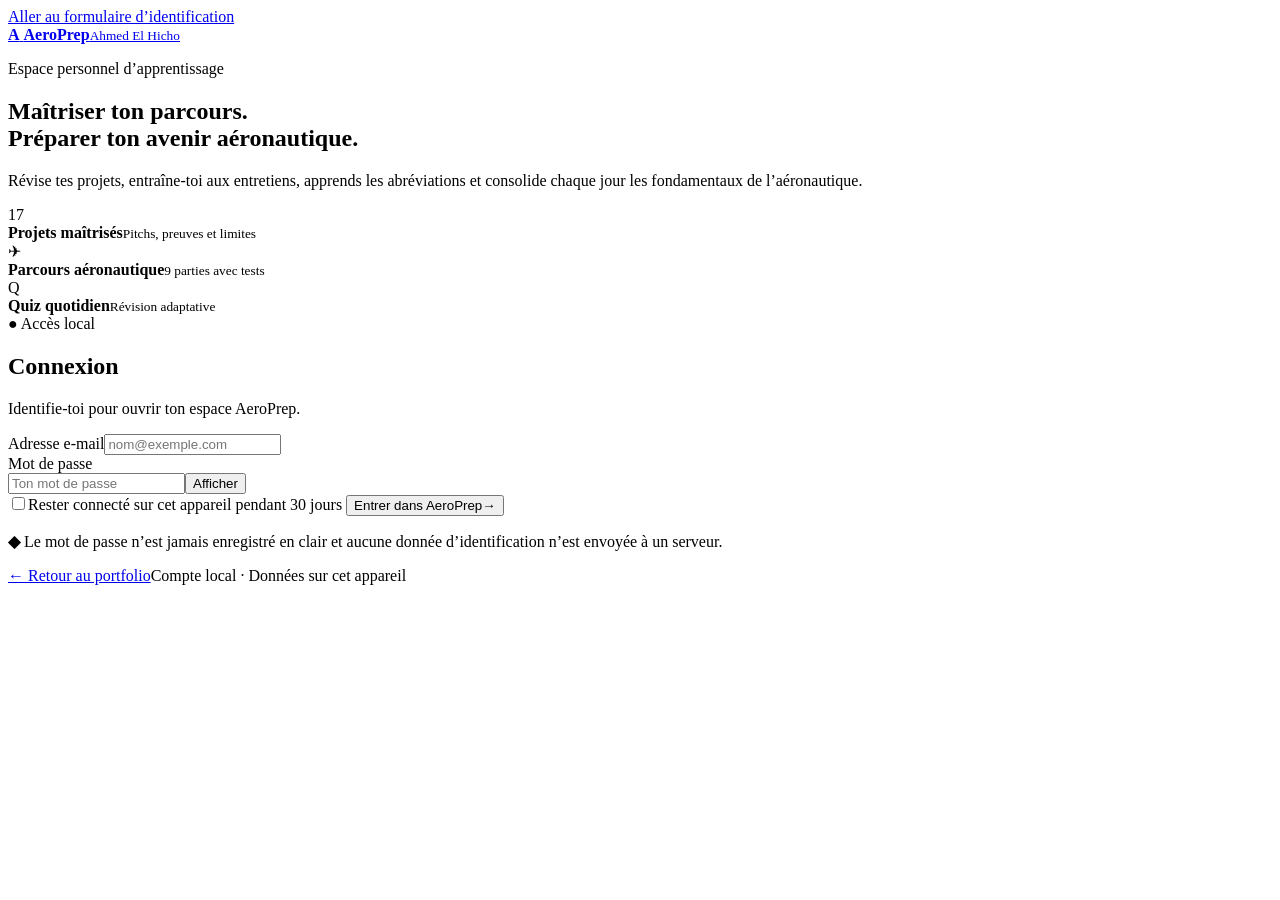
==== index.html @ a0303d7c "Add index.html" ====
<!doctype html>
<html lang="fr">
<head>
  <meta charset="utf-8">
  <meta name="viewport" content="width=device-width, initial-scale=1, viewport-fit=cover">
  <meta name="description" content="Connexion personnelle à AeroPrep Ahmed.">
  <meta name="theme-color" content="#07111f">
  <meta name="color-scheme" content="dark light">
  <meta name="robots" content="noindex,nofollow,noarchive">
  <title>Connexion — AeroPrep Ahmed</title>
  <link rel="stylesheet" href="auth.css">
</head>
<body>
  <a class="skip" href="#authCard">Aller au formulaire d’identification</a>
  <main class="layout">
    <section class="intro" aria-labelledby="introTitle">
      <a class="brand" href="./" aria-label="AeroPrep Ahmed — connexion">
        <span class="brand-logo" aria-hidden="true"><span class="wing"></span><b>A</b><span class="wing"></span></span>
        <span class="brand-copy"><strong>AeroPrep</strong><small>Ahmed El Hicho</small></span>
      </a>
      <div class="hero">
        <p class="eyebrow">Espace personnel d’apprentissage</p>
        <h1 id="introTitle">Maîtriser ton parcours.<br>Préparer ton avenir aéronautique.</h1>
        <p>Révise tes projets, entraîne-toi aux entretiens, apprends les abréviations et consolide chaque jour les fondamentaux de l’aéronautique.</p>
      </div>
      <div class="features" aria-label="Fonctionnalités principales">
        <article class="feature"><span>17</span><div><strong>Projets maîtrisés</strong><small>Pitchs, preuves et limites</small></div></article>
        <article class="feature"><span>✈</span><div><strong>Parcours aéronautique</strong><small>9 parties avec tests</small></div></article>
        <article class="feature"><span>Q</span><div><strong>Quiz quotidien</strong><small>Révision adaptative</small></div></article>
      </div>
      <div class="orbit" aria-hidden="true"><span></span><span></span><span></span></div>
    </section>
    <section class="panel" aria-label="Identification">
      <div class="card" id="authCard">
        <div id="authView">
          <span class="badge"><i>●</i> Accès local</span>
          <h2 id="formTitle">Connexion</h2>
          <p class="subtitle" id="formSubtitle">Identifie-toi pour ouvrir ton espace AeroPrep.</p>
          <div class="message" id="authMessage" role="status" aria-live="polite" hidden></div>
          <form id="loginForm" novalidate>
            <div class="field"><label for="loginEmail">Adresse e-mail</label><input id="loginEmail" type="email" inputmode="email" autocomplete="username" required placeholder="nom@exemple.com"></div>
            <div class="field"><label for="loginPassword">Mot de passe</label><div class="password"><input id="loginPassword" type="password" autocomplete="current-password" required placeholder="Ton mot de passe"><button class="reveal" type="button" data-toggle="loginPassword" aria-label="Afficher le mot de passe">Afficher</button></div></div>
            <label class="check"><input id="rememberMe" type="checkbox"><span>Rester connecté sur cet appareil pendant 30 jours</span></label>
            <button class="primary" id="loginButton" type="submit"><span>Entrer dans AeroPrep</span><span aria-hidden="true">→</span></button>
          </form>
          <form id="registerForm" novalidate hidden>
            <div class="field"><label for="registerName">Nom affiché</label><input id="registerName" type="text" autocomplete="name" minlength="2" maxlength="80" required placeholder="Ahmed El Hicho"></div>
            <div class="field"><label for="registerEmail">Adresse e-mail</label><input id="registerEmail" type="email" inputmode="email" autocomplete="username" required placeholder="nom@exemple.com"></div>
            <div class="field"><label for="registerPassword">Créer un mot de passe</label><div class="password"><input id="registerPassword" type="password" autocomplete="new-password" minlength="8" required placeholder="Au moins 8 caractères"><button class="reveal" type="button" data-toggle="registerPassword" aria-label="Afficher le mot de passe">Afficher</button></div><small class="hint">Au moins 8 caractères, avec une lettre et un chiffre.</small></div>
            <div class="field"><label for="registerConfirm">Confirmer le mot de passe</label><div class="password"><input id="registerConfirm" type="password" autocomplete="new-password" minlength="8" required placeholder="Répète le mot de passe"><button class="reveal" type="button" data-toggle="registerConfirm" aria-label="Afficher le mot de passe">Afficher</button></div></div>
            <label class="check"><input id="acceptLocal" type="checkbox" required><span>J’accepte que mon compte et ma progression soient enregistrés localement sur cet appareil.</span></label>
            <button class="primary" id="registerButton" type="submit"><span>Créer mon accès</span><span aria-hidden="true">→</span></button>
          </form>
          <div class="footer"><p><b>◆</b> Le mot de passe n’est jamais enregistré en clair et aucune donnée d’identification n’est envoyée à un serveur.</p><button class="text-button" id="resetButton" type="button" hidden>Réinitialiser l’accès sur cet appareil</button></div>
        </div>
        <div class="loading" id="loadingView" hidden><div class="spinner" aria-hidden="true"></div><h2>Ouverture d’AeroPrep</h2><p class="subtitle">Chargement de ton espace personnel…</p></div>
      </div>
      <div class="links"><a href="../">← Retour au portfolio</a><span>Compte local · Données sur cet appareil</span></div>
    </section>
  </main>
  <script src="auth.js"></script>
</body>
</html>
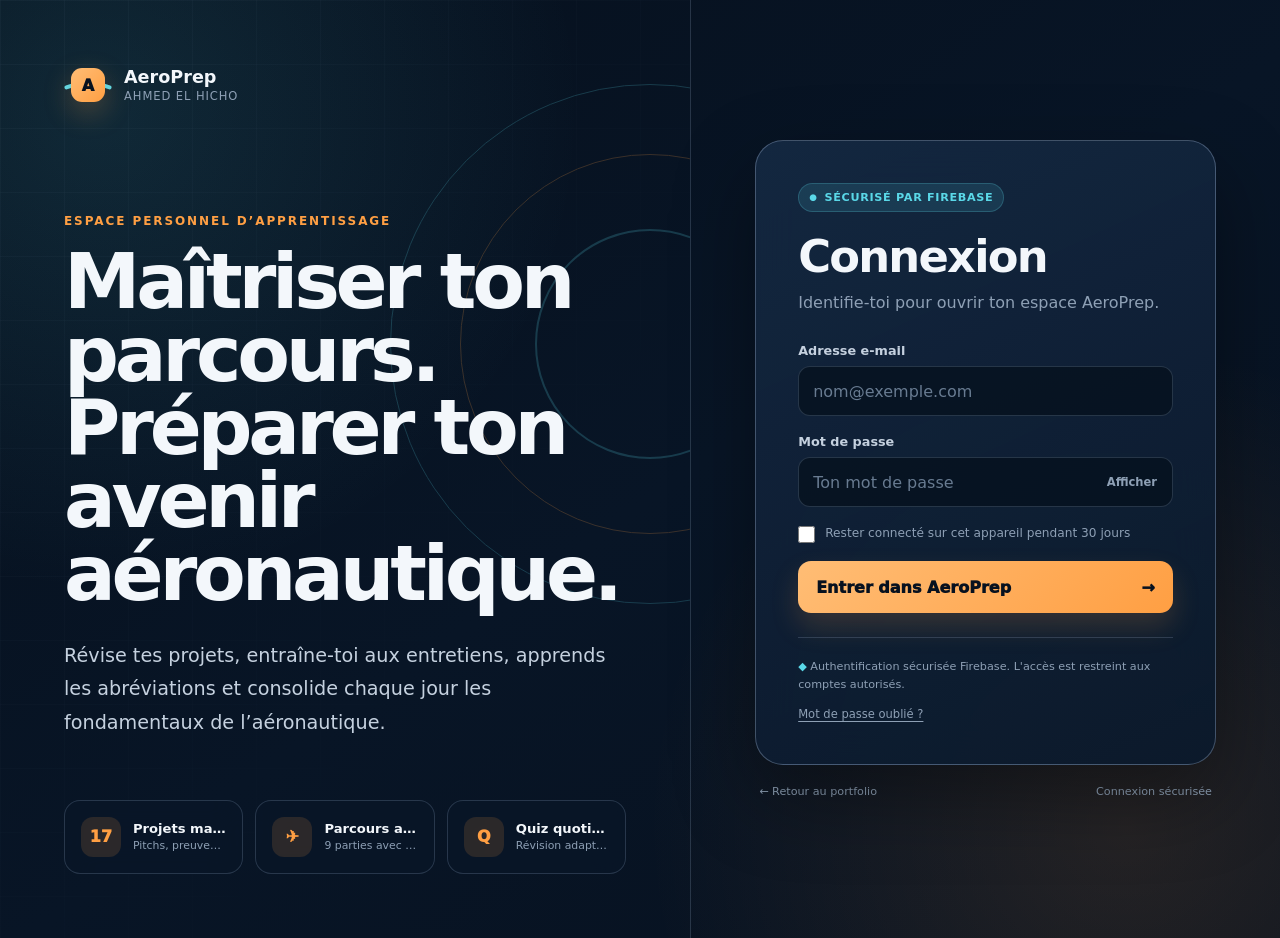
==== commit b72d820d: "Update index.html" ====
--- a/index.html
+++ b/index.html
@@ -33,7 +33,7 @@
     <section class="panel" aria-label="Identification">
       <div class="card" id="authCard">
         <div id="authView">
-          <span class="badge"><i>●</i> Accès local</span>
+          <span class="badge" style="color:var(--cyan);background:rgba(90,216,232,.13);border-color:rgba(90,216,232,.22)"><i>●</i> Sécurisé par Firebase</span>
           <h2 id="formTitle">Connexion</h2>
           <p class="subtitle" id="formSubtitle">Identifie-toi pour ouvrir ton espace AeroPrep.</p>
           <div class="message" id="authMessage" role="status" aria-live="polite" hidden></div>
@@ -43,21 +43,13 @@
             <label class="check"><input id="rememberMe" type="checkbox"><span>Rester connecté sur cet appareil pendant 30 jours</span></label>
             <button class="primary" id="loginButton" type="submit"><span>Entrer dans AeroPrep</span><span aria-hidden="true">→</span></button>
           </form>
-          <form id="registerForm" novalidate hidden>
-            <div class="field"><label for="registerName">Nom affiché</label><input id="registerName" type="text" autocomplete="name" minlength="2" maxlength="80" required placeholder="Ahmed El Hicho"></div>
-            <div class="field"><label for="registerEmail">Adresse e-mail</label><input id="registerEmail" type="email" inputmode="email" autocomplete="username" required placeholder="nom@exemple.com"></div>
-            <div class="field"><label for="registerPassword">Créer un mot de passe</label><div class="password"><input id="registerPassword" type="password" autocomplete="new-password" minlength="8" required placeholder="Au moins 8 caractères"><button class="reveal" type="button" data-toggle="registerPassword" aria-label="Afficher le mot de passe">Afficher</button></div><small class="hint">Au moins 8 caractères, avec une lettre et un chiffre.</small></div>
-            <div class="field"><label for="registerConfirm">Confirmer le mot de passe</label><div class="password"><input id="registerConfirm" type="password" autocomplete="new-password" minlength="8" required placeholder="Répète le mot de passe"><button class="reveal" type="button" data-toggle="registerConfirm" aria-label="Afficher le mot de passe">Afficher</button></div></div>
-            <label class="check"><input id="acceptLocal" type="checkbox" required><span>J’accepte que mon compte et ma progression soient enregistrés localement sur cet appareil.</span></label>
-            <button class="primary" id="registerButton" type="submit"><span>Créer mon accès</span><span aria-hidden="true">→</span></button>
-          </form>
-          <div class="footer"><p><b>◆</b> Le mot de passe n’est jamais enregistré en clair et aucune donnée d’identification n’est envoyée à un serveur.</p><button class="text-button" id="resetButton" type="button" hidden>Réinitialiser l’accès sur cet appareil</button></div>
+          <div class="footer"><p><b>◆</b> Authentification sécurisée Firebase. L'accès est restreint aux comptes autorisés.</p><button class="text-button" id="resetPasswordButton" type="button">Mot de passe oublié ?</button></div>
         </div>
         <div class="loading" id="loadingView" hidden><div class="spinner" aria-hidden="true"></div><h2>Ouverture d’AeroPrep</h2><p class="subtitle">Chargement de ton espace personnel…</p></div>
       </div>
-      <div class="links"><a href="../">← Retour au portfolio</a><span>Compte local · Données sur cet appareil</span></div>
+      <div class="links"><a href="../">← Retour au portfolio</a><a href="admin.html" id="adminLink" hidden>Administration</a><span>Connexion sécurisée</span></div>
     </section>
   </main>
-  <script src="auth.js"></script>
+  <script type="module" src="firebase-auth.js"></script>
 </body>
 </html>
--- a/auth.css
+++ b/auth.css
@@ -0,0 +1 @@
+:root{--bg:#07111f;--surface:#0e1d32;--text:#f3f7fb;--soft:#c5d1df;--muted:#8ea0b5;--line:rgba(166,191,219,.2);--accent:#ff9f43;--accent-2:#ffbd75;--cyan:#5ad8e8;--green:#66d39e;--red:#ff7b83;--shadow:0 32px 80px rgba(0,0,0,.36)}*{box-sizing:border-box}[hidden]{display:none!important}html,body{min-height:100%;margin:0}body{color:var(--text);background:radial-gradient(circle at 8% 12%,rgba(90,216,232,.12),transparent 30rem),radial-gradient(circle at 88% 88%,rgba(255,159,67,.12),transparent 30rem),linear-gradient(145deg,#06101d,#081526 52%,#07111f);font-family:Inter,ui-sans-serif,system-ui,-apple-system,BlinkMacSystemFont,"Segoe UI",sans-serif}button,input{font:inherit}.skip{position:fixed;top:8px;left:8px;z-index:9;padding:10px 14px;color:#07111f;background:var(--accent);border-radius:10px;font-weight:900;transform:translateY(-150%)}.skip:focus{transform:none}.layout{width:min(100%,1540px);min-height:100vh;margin:auto;display:grid;grid-template-columns:minmax(0,1.08fr) minmax(420px,.92fr)}.intro{position:relative;min-height:100vh;padding:clamp(28px,5vw,72px);display:flex;flex-direction:column;justify-content:space-between;overflow:hidden;border-right:1px solid var(--line)}.intro:before{content:"";position:absolute;inset:0;opacity:.22;pointer-events:none;background-image:linear-gradient(var(--line) 1px,transparent 1px),linear-gradient(90deg,var(--line) 1px,transparent 1px);background-size:64px 64px;mask-image:linear-gradient(to bottom right,#000,transparent 74%)}.brand{position:relative;z-index:2;width:max-content;display:flex;align-items:center;gap:12px;color:inherit;text-decoration:none}.brand-logo{position:relative;width:48px;height:42px;display:grid;place-items:center}.brand-logo b{position:relative;z-index:2;width:34px;height:34px;display:grid;place-items:center;color:#07111f;background:linear-gradient(135deg,var(--accent-2),var(--accent));border-radius:11px;font-weight:950;box-shadow:0 10px 28px rgba(255,159,67,.25)}.wing{position:absolute;top:19px;width:20px;height:4px;background:var(--cyan);border-radius:99px}.wing:first-child{left:0;transform:rotate(-18deg)}.wing:last-child{right:0;transform:rotate(18deg)}.brand-copy{display:grid;gap:2px}.brand-copy strong{font-size:1.1rem}.brand-copy small{color:var(--muted);font-size:.72rem;letter-spacing:.08em;text-transform:uppercase}.hero{position:relative;z-index:2;width:min(100%,790px);margin:clamp(70px,12vh,140px) 0 60px}.eyebrow{margin:0 0 18px;color:var(--accent);font-size:.75rem;font-weight:900;letter-spacing:.16em;text-transform:uppercase}.hero h1{margin:0;font-size:clamp(2.8rem,6vw,6.5rem);line-height:.95;letter-spacing:-.055em;text-wrap:balance}.hero>p:last-child{max-width:680px;margin:28px 0 0;color:var(--soft);font-size:clamp(1rem,1.5vw,1.2rem);line-height:1.75}.features{position:relative;z-index:2;display:grid;grid-template-columns:repeat(3,minmax(0,1fr));gap:12px}.feature{min-width:0;padding:16px;display:flex;align-items:center;gap:12px;background:rgba(10,23,40,.68);border:1px solid var(--line);border-radius:16px;backdrop-filter:blur(14px)}.feature>span{width:40px;height:40px;flex:0 0 40px;display:grid;place-items:center;color:var(--accent);background:rgba(255,159,67,.14);border-radius:12px;font-weight:950}.feature div{min-width:0;display:grid;gap:3px}.feature strong,.feature small{overflow:hidden;white-space:nowrap;text-overflow:ellipsis}.feature strong{font-size:.82rem}.feature small{color:var(--muted);font-size:.68rem}.orbit{position:absolute;right:-220px;top:9%;width:520px;height:520px;opacity:.2}.orbit span{position:absolute;inset:0;border:1px solid var(--cyan);border-radius:50%}.orbit span:nth-child(2){inset:70px;border-color:var(--accent)}.orbit span:nth-child(3){inset:145px;border-width:2px}.panel{min-height:100vh;padding:clamp(24px,5vw,72px);display:flex;flex-direction:column;align-items:center;justify-content:center}.card{width:min(100%,520px);padding:clamp(24px,4vw,42px);background:linear-gradient(155deg,rgba(20,40,66,.95),rgba(11,25,43,.97));border:1px solid rgba(166,191,219,.34);border-radius:28px;box-shadow:var(--shadow);backdrop-filter:blur(20px)}.badge{width:max-content;padding:7px 10px;display:flex;align-items:center;gap:7px;color:var(--green);background:rgba(102,211,158,.13);border:1px solid rgba(102,211,158,.22);border-radius:99px;font-size:.7rem;font-weight:850;letter-spacing:.06em;text-transform:uppercase}.badge i{font-style:normal;font-size:.55rem}.card h2{margin:18px 0 8px;font-size:clamp(2rem,4vw,2.8rem);letter-spacing:-.04em}.subtitle{margin:0 0 28px;color:var(--muted);line-height:1.55}.message{margin:0 0 20px;padding:12px 14px;color:var(--soft);background:rgba(90,216,232,.1);border:1px solid rgba(90,216,232,.22);border-radius:12px;font-size:.84rem;line-height:1.45}.message.error{color:#ffd6d9;background:rgba(255,123,131,.13);border-color:rgba(255,123,131,.3)}.message.success{color:#d8ffeb;background:rgba(102,211,158,.13);border-color:rgba(102,211,158,.3)}form{display:grid;gap:18px}.field{display:grid;gap:8px}.field label{color:var(--soft);font-size:.8rem;font-weight:800}.hint{color:var(--muted);font-size:.72rem;line-height:1.45}input[type=text],input[type=email],input[type=password]{width:100%;height:50px;padding:0 14px;color:var(--text);background:rgba(5,16,29,.72);border:1px solid var(--line);border-radius:12px;outline:none;transition:180ms}input::placeholder{color:#687b91}input:focus{border-color:var(--accent);box-shadow:0 0 0 4px rgba(255,159,67,.14)}input[aria-invalid=true]{border-color:var(--red);box-shadow:0 0 0 4px rgba(255,123,131,.13)}.password{position:relative}.password input{padding-right:86px}.reveal{position:absolute;top:50%;right:7px;height:36px;padding:0 9px;color:var(--muted);background:transparent;border:0;border-radius:9px;cursor:pointer;transform:translateY(-50%);font-size:.72rem;font-weight:800}.reveal:hover,.reveal:focus-visible{color:var(--accent);background:rgba(255,159,67,.13);outline:none}.check{display:flex;align-items:flex-start;gap:10px;color:var(--muted);font-size:.76rem;line-height:1.45;cursor:pointer}.check input{width:17px;height:17px;margin:1px 0 0;accent-color:var(--accent)}.primary{min-height:52px;padding:0 18px;display:flex;align-items:center;justify-content:space-between;gap:14px;color:#07111f;background:linear-gradient(135deg,var(--accent-2),var(--accent));border:0;border-radius:13px;box-shadow:0 14px 28px rgba(255,159,67,.17);cursor:pointer;font-weight:950;transition:180ms}.primary:hover{transform:translateY(-2px);box-shadow:0 18px 34px rgba(255,159,67,.22)}.primary:disabled{opacity:.66;cursor:wait;transform:none}.footer{margin-top:24px;padding-top:20px;border-top:1px solid var(--line)}.footer p{margin:0;color:var(--muted);font-size:.7rem;line-height:1.55}.footer p b{color:var(--cyan)}.text-button{margin:14px 0 0;padding:0;color:var(--muted);background:none;border:0;cursor:pointer;font-size:.72rem;text-decoration:underline;text-underline-offset:3px}.text-button:hover{color:var(--red)}.links{width:min(100%,520px);margin-top:20px;padding:0 4px;display:flex;justify-content:space-between;gap:18px;color:var(--muted);font-size:.7rem}.links a{color:inherit;text-decoration:none}.links a:hover{color:var(--accent)}.loading{width:min(100%,520px);padding:36px;text-align:center}.spinner{width:44px;height:44px;margin:0 auto 18px;border:4px solid var(--line);border-top-color:var(--accent);border-radius:50%;animation:spin .8s linear infinite}@keyframes spin{to{transform:rotate(360deg)}}@media(max-width:1080px){.layout{grid-template-columns:1fr}.intro{min-height:auto;padding-bottom:42px;border-right:0;border-bottom:1px solid var(--line)}.hero{margin:70px 0 48px}.hero h1{font-size:clamp(2.8rem,9vw,5.5rem)}.panel{min-height:auto;padding-top:64px;padding-bottom:64px}}@media(max-width:680px){.intro{padding:24px 20px 32px}.hero{margin:58px 0 38px}.hero h1{font-size:clamp(2.5rem,13vw,4.1rem)}.features{grid-template-columns:1fr}.feature{padding:13px}.panel{padding:42px 16px 54px}.card{padding:24px 20px;border-radius:22px}.links{flex-direction:column;align-items:center;text-align:center}}@media(prefers-reduced-motion:reduce){*,*:before,*:after{transition-duration:.01ms!important;animation-duration:.01ms!important}}
